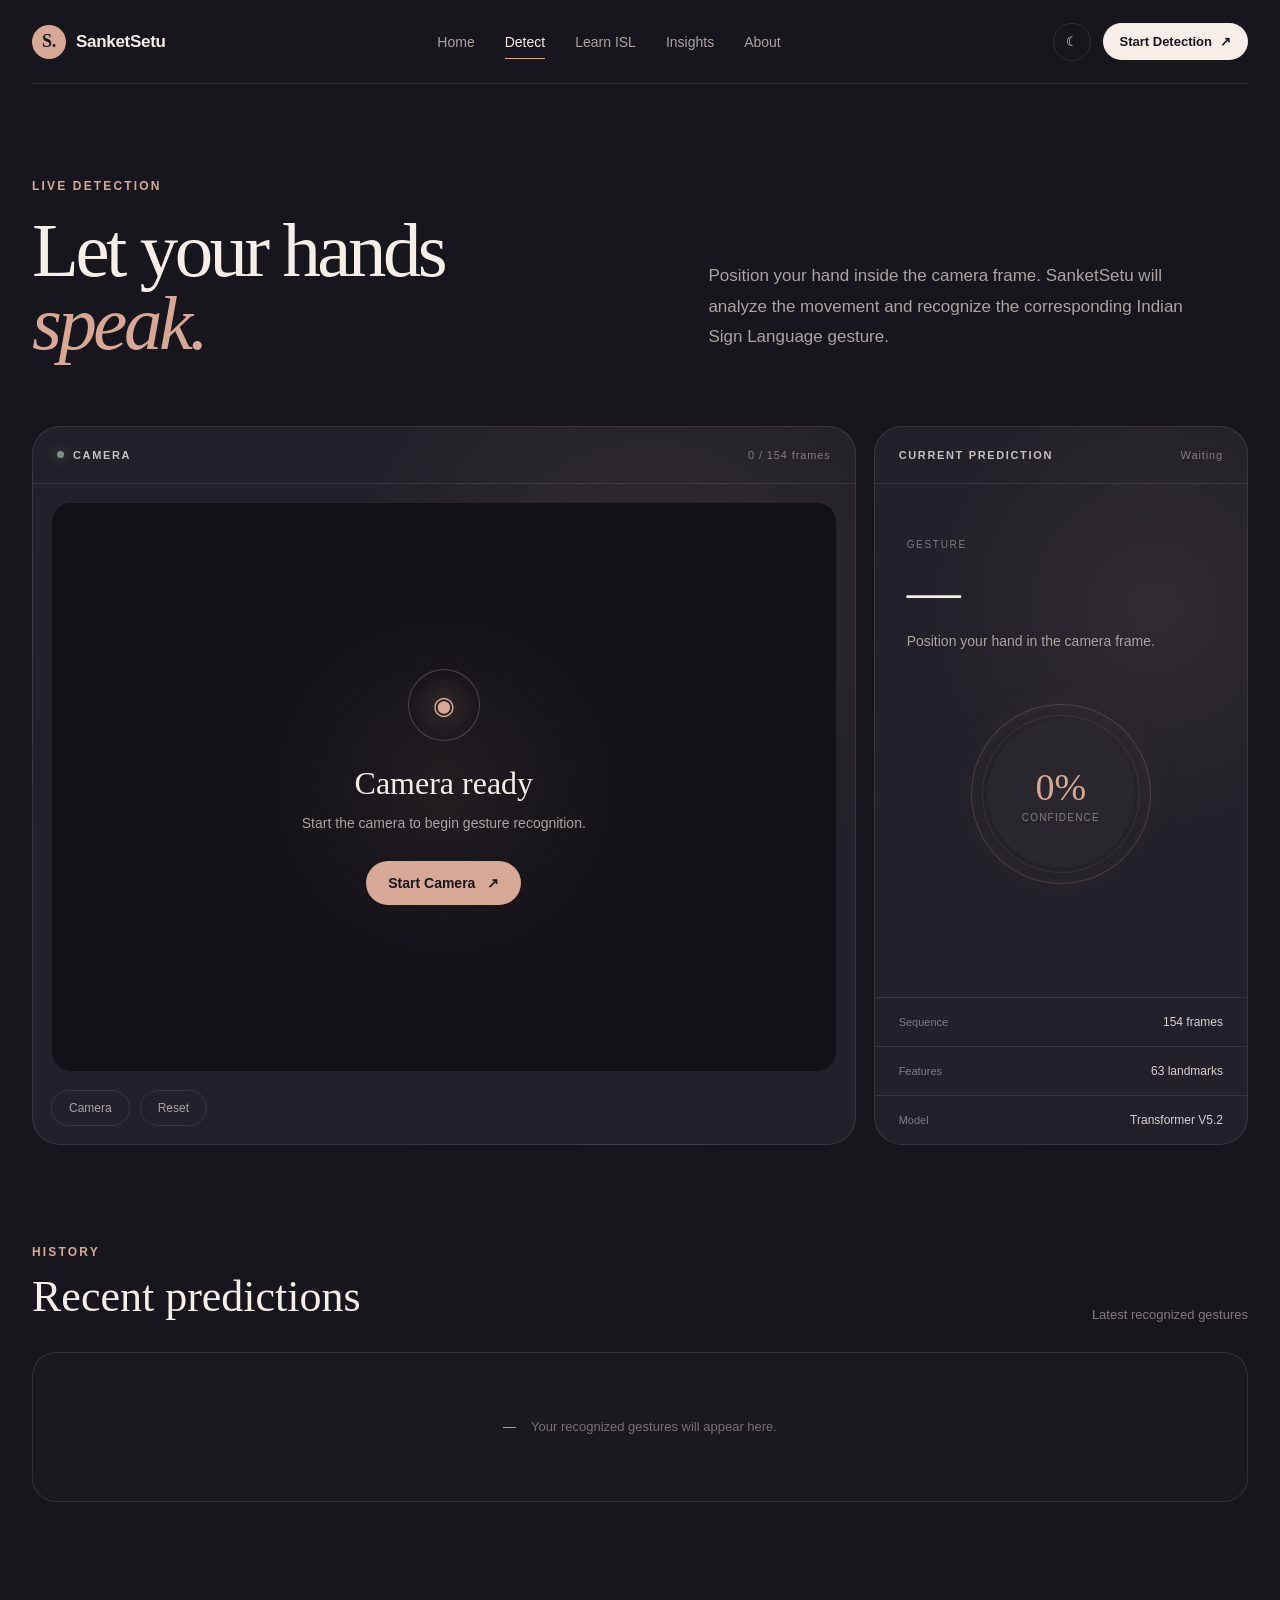
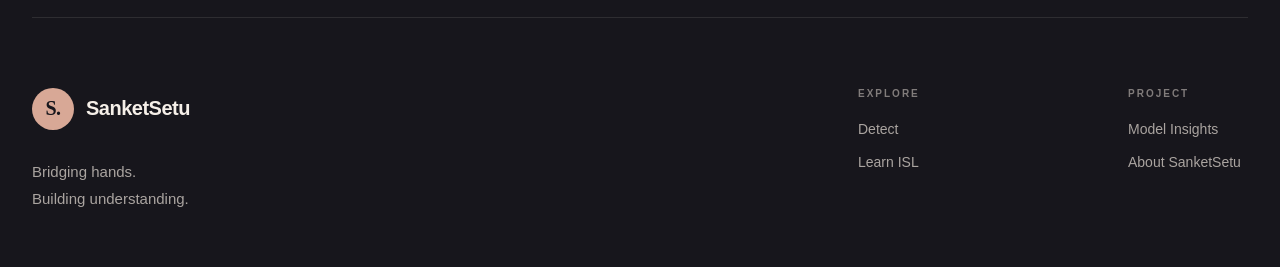
==== frontend/detect.html @ 7a356cb3 "Finalize frontend polish and theme updates" ====
<!DOCTYPE html>
<html lang="en">
<head>
    <meta charset="UTF-8">
    <meta name="viewport" content="width=device-width, initial-scale=1.0">

    <title>Live Detection — SanketSetu</title>

    <link rel="stylesheet" href="css/style.css">
<link rel="stylesheet" href="css/detect.css">
</head>

<body>

    <!-- ================= NAVBAR ================= -->

    <header class="navbar">

        <a href="index.html" class="logo">
    <span class="logo-mark">S.</span>
    <span class="logo-text">SanketSetu</span>
</a>

        <nav class="nav-links">
            <a href="index.html">Home</a>
            <a href="detect.html" class="active">Detect</a>
            <a href="learn.html">Learn ISL</a> 
            <a href="insights.html">Insights</a>
            <a href="about.html">About</a>
        </nav>

        <div class="nav-actions">
            <button class="theme-toggle" aria-label="Toggle theme">
                ☾
            </button>

            <a href="detect.html" class="nav-cta">
                Start Detection
                <span>↗</span>
            </a>
        </div>

    </header>


    <!-- ================= PAGE INTRO ================= -->

    <main>

        <section class="detect-intro">

            <div>
                <p class="eyebrow">LIVE DETECTION</p>

                <h1>
                    Let your hands
                    <em>speak.</em>
                </h1>
            </div>

            <p class="detect-description">
                Position your hand inside the camera frame.
                SanketSetu will analyze the movement and recognize
                the corresponding Indian Sign Language gesture.
            </p>

        </section>


        <!-- ================= DETECTION AREA ================= -->

        <section class="detection-workspace">

            <!-- CAMERA -->

            <div class="camera-panel">

                <div class="panel-header">
                    <div class="panel-label">
                        <span class="status-dot"></span>
                        Camera
                    </div>

                    <span class="frame-count">
                        0 / 154 frames
                    </span>
                </div>


                <div class="camera-view">

                    <div class="camera-placeholder">

                        <div class="camera-icon">
                            ◉
                        </div>

                        <h2>Camera ready</h2>

                        <p>
                            Start the camera to begin gesture recognition.
                        </p>

                        <button class="start-camera-btn">
                            Start Camera
                            <span>↗</span>
                        </button>

                    </div>

                    <!-- Webcam will eventually appear here -->
                    <video
                        id="camera"
                        autoplay
                        playsinline>
                    </video>

                    <!-- MediaPipe landmarks will eventually be drawn here -->
                    <canvas id="landmark-canvas"></canvas>

                </div>


                <div class="camera-controls">

                    <button class="control-btn" id="camera-toggle">
                        Camera
                    </button>

                    <button class="control-btn" id="reset-detection">
                        Reset
                    </button>

                </div>

            </div>


            <!-- PREDICTION -->

            <aside class="prediction-panel">

                <div class="panel-header">
                    <span class="panel-label">
                        Current Prediction
                    </span>

                    <span class="prediction-status">
                        Waiting
                    </span>
                </div>


                <div class="prediction-main">

                    <p class="prediction-label">
                        GESTURE
                    </p>

                    <h2 id="gesture-name">
                        —
                    </h2>

                    <p id="gesture-meaning">
                        Position your hand in the camera frame.
                    </p>

                </div>


                <div class="confidence-section">

                    <div class="confidence-ring">

                        <div class="confidence-value">
                            <strong id="confidence-value">0%</strong>
                            <span>confidence</span>
                        </div>

                    </div>

                </div>


                <div class="detection-info">

                    <div>
                        <span>Sequence</span>
                        <strong>154 frames</strong>
                    </div>

                    <div>
                        <span>Features</span>
                        <strong>63 landmarks</strong>
                    </div>

                    <div>
                        <span>Model</span>
                        <strong>Transformer V5.2</strong>
                    </div>

                </div>

            </aside>

        </section>


        <!-- ================= RECENT PREDICTIONS ================= -->

        <section class="recent-section">

            <div class="section-heading">

                <div>
                    <p class="eyebrow">HISTORY</p>

                    <h2>Recent predictions</h2>
                </div>

                <span>Latest recognized gestures</span>

            </div>


            <div class="prediction-history">

                <div class="history-empty">
                    <span>—</span>
                    <p>
                        Your recognized gestures will appear here.
                    </p>
                </div>

            </div>

        </section>

    </main>


    <!-- ================= FOOTER ================= -->

    <footer class="footer">

        <div class="footer-brand">
            <div class="brand">
                <span class="brand-mark">S.</span>
                <span>SanketSetu</span>
            </div>

            <p>
                Bridging hands.<br>
                Building understanding.
            </p>
        </div>

        <div class="footer-links">

            <div>
                <span>EXPLORE</span>
                <a href="detect.html">Detect</a>
                <a href="learn.html">Learn ISL</a> 
            </div>

            <div>
                <span>PROJECT</span>
                <a href="insights.html">Model Insights</a>
                <a href="about.html">About SanketSetu</a>
            </div>

        </div>

    </footer>


    <script src="js/main.js"></script>
    <script src="js/detect.js"></script>

<script>
    const themeToggle = document.querySelector(".theme-toggle");

    const savedTheme = localStorage.getItem("sanketsetu-theme");

    if (savedTheme) {
        document.documentElement.setAttribute("data-theme", savedTheme);
    }

    themeToggle?.addEventListener("click", () => {

        const currentTheme =
            document.documentElement.getAttribute("data-theme");

        const newTheme =
            currentTheme === "light" ? "dark" : "light";

        document.documentElement.setAttribute(
            "data-theme",
            newTheme
        );

        localStorage.setItem(
            "sanketsetu-theme",
            newTheme
        );
    });
</script>
    
</body>
</html>
---- frontend/css/style.css ----
/* =========================================
   SANKETSETU — GLOBAL DESIGN SYSTEM
   ========================================= */

/* ---------- RESET ---------- */

* {
    margin: 0;
    padding: 0;
    box-sizing: border-box;
}
  
html {
    scroll-behavior: smooth;
}

body {

    font-family: 'DM Sans', sans-serif;

    background: var(--bg-main);
    color: var(--text-main);

    min-height: 100vh;
    overflow-x: hidden;

    transition:
        background-color 0.4s ease,
        color 0.4s ease;
}
nav,
header,
main,
section,
footer,
.card,
.btn,
.theme-toggle {
    transition:
        background-color 0.4s ease,
        color 0.4s ease,
        border-color 0.4s ease,
        box-shadow 0.4s ease;
}
a {
    text-decoration: none;
    color: inherit;
}

button {
    font-family: inherit;
}


/* ---------- ROOT VARIABLES ---------- */
:root {

    /* ================= DARK THEME ================= */

    --bg-main: #17161c;
    --bg-surface: #222028;
    --bg-soft: #29262e;

    --text-main: #f5efe8;
    --text-muted: #aaa4a0;
    --text-soft: #817c7b;

    --peach: #d8a896;
    --peach-soft: #e5c1b3;

    --sage: #7d9185;
    --sage-soft: #afc0b2;

    --mist: #9cb8c8;

    --border: rgba(245, 239, 232, 0.10);
    --border-hover: rgba(245, 239, 232, 0.20);

    --shadow-soft: 0 20px 60px rgba(0, 0, 0, 0.20);

    --radius-lg: 32px;
    --radius-md: 22px;
    --radius-sm: 14px;

    --transition: 0.3s ease;
}


/* ================= LIGHT THEME ================= */

html[data-theme="light"] {

    --bg-main: #f4eee7;
    --bg-surface: #ebe4dc;
    --bg-soft: #e2d9d0;

    --text-main: #252128;
    --text-muted: #665f5d;
    --text-soft: #8b817c;

    --peach: #c98f79;
    --peach-soft: #b97861;

    --sage: #718277;
    --sage-soft: #8fa094;

    --mist: #7e9bab;

    --border: rgba(37, 33, 40, 0.12);
    --border-hover: rgba(37, 33, 40, 0.22);

    --shadow-soft: 0 20px 60px rgba(60, 45, 35, 0.10);
}


/* =========================================
   NAVBAR
   ========================================= */

.site-header {
    width: 100%;
    position: relative;
    z-index: 100;
}

.navbar {
    width: min(1240px, calc(100% - 64px));
    margin: 0 auto;

    min-height: 84px;

    display: flex;
    align-items: center;
    justify-content: space-between;

    border-bottom: 1px solid var(--border);
}


/* ---------- LOGO ---------- */

.logo {
    display: flex;
    align-items: center;
    gap: 10px;

    font-weight: 600;
    letter-spacing: -0.3px;
}

.logo-mark {
    width: 34px;
    height: 34px;

    display: flex;
    align-items: center;
    justify-content: center;

    border-radius: 50%;

    background: var(--peach);
    color: var(--bg-main);

    font-family: 'Playfair Display', serif;
    font-size: 18px;
    font-weight: 600;
}

.logo-text {
    font-size: 17px;
}


/* ---------- NAV LINKS ---------- */

.nav-links {
    display: flex;
    align-items: center;
    gap: 30px;
}

.nav-links a {
    position: relative;

    color: var(--text-muted);

    font-size: 14px;
    font-weight: 500;

    transition: color var(--transition);
}

.nav-links a:hover {
    color: var(--text-main);
}

.nav-links a.active {
    color: var(--text-main);
}

.nav-links a.active::after {
    content: "";

    position: absolute;
    left: 0;
    bottom: -9px;

    width: 100%;
    height: 1px;

    background: var(--peach);
}


/* ---------- NAV ACTIONS ---------- */

.nav-actions {
    display: flex;
    align-items: center;
    gap: 12px;
}

.theme-toggle {

    width: 38px;
    height: 38px;

    border: 1px solid var(--border);
    border-radius: 50%;

    background: transparent;
    color: var(--text-main);

    cursor: pointer;

    transition:
        background-color 0.3s ease,
        border-color 0.3s ease,
        color 0.3s ease,
        transform 0.3s ease;
}

.theme-toggle:hover {
    background: var(--bg-soft);
    border-color: var(--border-hover);
    transform: rotate(12deg);
}

.nav-cta {
    display: flex;
    align-items: center;
    gap: 8px;

    padding: 11px 17px;

    border-radius: 999px;

    background: var(--text-main);
    color: var(--bg-main);

    font-size: 13px;
    font-weight: 600;

    transition:
        transform var(--transition),
        opacity var(--transition);
}

.nav-cta:hover {
    transform: translateY(-2px);
    opacity: 0.9;
}


/* =========================================
   COMMON BUTTONS
   ========================================= */

.btn {
    display: inline-flex;
    align-items: center;
    justify-content: center;
    gap: 10px;

    padding: 15px 22px;

    border-radius: 999px;

    font-size: 14px;
    font-weight: 600;

    transition:
        transform var(--transition),
        background var(--transition),
        border var(--transition);
}

.btn:hover {
    transform: translateY(-3px);
}

.btn-primary {
    background: var(--peach);
    color: var(--bg-main);
}

.btn-primary:hover {
    background: var(--peach-soft);
}

.btn-secondary {
    border: 1px solid var(--border-hover);
    background: rgba(255, 255, 255, 0.02);
    color: var(--text-main);
}

.btn-secondary:hover {
    background: var(--bg-soft);
}


/* =========================================
   RESPONSIVE NAVIGATION
   ========================================= */

@media (max-width: 1050px) {

    .nav-links {
        gap: 18px;
    }

    .nav-links a {
        font-size: 13px;
    }

    .navbar {
        width: min(100% - 40px, 1240px);
    }
}


@media (max-width: 850px) {

    .nav-links {
        display: none;
    }

    .navbar {
        min-height: 76px;
    }

    .nav-cta {
        padding: 10px 14px;
    }
}


@media (max-width: 500px) {

    .navbar {
        width: calc(100% - 28px);
    }

    .logo-text {
        font-size: 15px;
    }

    .nav-cta {
        display: none;
    }
}
/* =========================================
   PROJECT STATS
   ========================================= */

.stats-section {
    position: relative;
    z-index: 2;

    width: min(1240px, calc(100% - 64px));

    margin: 0 auto;

    padding: 55px 0 100px;

    border-top: 1px solid var(--border);

    display: grid;
    grid-template-columns: 0.8fr 1.2fr;
    gap: 80px;
    align-items: start;
}


/* ---------- INTRO ---------- */

.stats-intro {
    max-width: 310px;
}

.section-label {
    display: block;

    margin-bottom: 16px;

    color: var(--peach-soft);

    font-size: 10px;
    font-weight: 600;

    letter-spacing: 1.8px;
}

.stats-intro p {
    color: var(--text-muted);

    font-size: 14px;
    line-height: 1.7;
}


/* ---------- STATS GRID ---------- */

.stats-grid {
    display: grid;
    grid-template-columns: repeat(4, 1fr);

    border-left: 1px solid var(--border);
}


/* ---------- INDIVIDUAL STAT ---------- */

.stat-item {
    min-height: 110px;

    padding: 0 25px;

    border-right: 1px solid var(--border);

    display: flex;
    flex-direction: column;
    justify-content: space-between;
}

.stat-number {
    display: block;

    font-family: 'Playfair Display', serif;

    color: var(--text-main);

    font-size: clamp(32px, 3vw, 46px);
    font-weight: 500;

    line-height: 1;
    letter-spacing: -1.5px;
}

.stat-label {
    display: block;

    margin-top: 20px;

    color: var(--text-soft);

    font-size: 9px;
    font-weight: 600;

    letter-spacing: 1.4px;
}


/* =========================================
   STATS RESPONSIVE
   ========================================= */

@media (max-width: 950px) {

    .stats-section {
        grid-template-columns: 1fr;
        gap: 40px;
    }

    .stats-intro {
        max-width: 500px;
    }
}


@media (max-width: 650px) {

    .stats-section {
        width: calc(100% - 32px);

        padding-bottom: 70px;
    }

    .stats-grid {
        grid-template-columns: repeat(2, 1fr);

        border-left: none;
        border-top: 1px solid var(--border);
    }

    .stat-item {
        min-height: 120px;

        padding: 24px 18px;

        border-bottom: 1px solid var(--border);
    }

    .stat-item:nth-child(2n) {
        border-right: none;
    }
}
/* =========================================
   FOOTER
   ========================================= */

.footer {
    width: min(1240px, calc(100% - 64px));
    margin: 60px auto 0;
    padding: 70px 0 55px;

    border-top: 1px solid var(--border);

    display: flex;
    justify-content: space-between;
    align-items: flex-start;
    gap: 80px;
}

/* ---------- FOOTER BRAND ---------- */

.footer-brand {
    display: flex;
    flex-direction: column;
    gap: 28px;
}

.footer-brand .brand {
    display: flex;
    align-items: center;
    gap: 12px;

    color: var(--text-main);

    font-size: 20px;
    font-weight: 600;
    letter-spacing: -0.5px;
}

.footer-brand .brand-mark {
    width: 42px;
    height: 42px;

    display: flex;
    align-items: center;
    justify-content: center;

    border-radius: 50%;

    background: var(--peach);
    color: var(--bg-main);

    font-family: 'Playfair Display', serif;
    font-size: 20px;
    font-weight: 600;
}

.footer-brand p {
    color: var(--text-muted);

    font-size: 15px;
    line-height: 1.8;
}

/* ---------- FOOTER LINKS ---------- */

.footer-links {
    display: flex;
    gap: 150px;
}

.footer-links > div {
    display: flex;
    flex-direction: column;
    gap: 17px;
    min-width: 120px;
}

.footer-links span {
    margin-bottom: 5px;

    color: var(--text-soft);

    font-size: 10px;
    font-weight: 600;

    letter-spacing: 2px;
}

.footer-links a {
    color: var(--text-muted);

    font-size: 14px;

    transition:
        color var(--transition),
        transform var(--transition);
}

.footer-links a:hover {
    color: var(--text-main);
    transform: translateX(3px);
}


/* ---------- FOOTER RESPONSIVE ---------- */

@media (max-width: 750px) {

    .footer {
        width: calc(100% - 32px);

        margin-top: 80px;
        padding: 55px 0 45px;

        flex-direction: column;
        gap: 50px;
    }

    .footer-links {
        gap: 70px;
    }
}

@media (max-width: 450px) {

    .footer-links {
        width: 100%;
        justify-content: space-between;
        gap: 30px;
    }
}
---- frontend/css/detect.css ----
/* =========================================================
   SANKETSETU — LIVE DETECTION
   ========================================================= */

:root {

    --detect-bg: var(--bg-main);
    --detect-surface: var(--bg-surface);
    --detect-surface-soft: var(--bg-soft);
    --detect-border: var(--border);

    --detect-ivory: var(--text-main);
    --detect-muted: var(--text-muted);
    --detect-peach: var(--peach);
    --detect-sage: var(--sage);
}

/* =========================================================
   PAGE
   ========================================================= */

body {
    background: var(--bg-main);
    color: var(--text-main);
    transition:
        background-color 0.4s ease,
        color 0.4s ease;
}  

main {
    width: min(1240px, calc(100% - 64px));
    margin: 0 auto;
}


/* =========================================================
   INTRO
   ========================================================= */

.detect-intro {
    display: grid;
    grid-template-columns: 1.05fr 0.95fr;
    align-items: end;
    gap: 80px;

    padding: 95px 0 65px;
}

.eyebrow {
    margin: 0 0 22px;

    font-size: 12px;
    font-weight: 600;
    letter-spacing: 0.18em;
    text-transform: uppercase;

    color: var(--detect-peach);
}

.detect-intro h1 {
    margin: 0;

    max-width: 720px;

    font-family: "Playfair Display", Georgia, serif;
    font-size: clamp(58px, 6vw, 88px);
    font-weight: 400;
    line-height: 0.95;
    letter-spacing: -0.045em;
}

.detect-intro h1 em {
    color: var(--detect-peach);
    font-weight: 400;
}

.detect-description {
    max-width: 500px;

    margin: 0 0 8px;

    color: var(--detect-muted);

    font-size: 17px;
    line-height: 1.8;
}


/* =========================================================
   DETECTION WORKSPACE
   ========================================================= */

.detection-workspace {
    display: grid;
    grid-template-columns: minmax(0, 1.65fr) minmax(320px, 0.75fr);

    gap: 18px;

    margin-bottom: 100px;
}


/* =========================================================
   PANELS
   ========================================================= */

.camera-panel,
.prediction-panel {
    position: relative;
    transition:
        background 0.4s ease,
        border-color 0.4s ease;
    overflow: hidden;

    background:
        radial-gradient(
            circle at 75% 25%,
            rgba(216, 168, 150, 0.08),
            transparent 38%
        ),
        var(--detect-surface);

    border: 1px solid var(--detect-border);
    border-radius: 28px;
}


/* =========================================================
   PANEL HEADER
   ========================================================= */

.panel-header {
    display: flex;
    align-items: center;
    justify-content: space-between;

    padding: 22px 24px;

    border-bottom: 1px solid var(--detect-border);
}

.panel-label {
    display: flex;
    align-items: center;
    gap: 9px;

    font-size: 11px;
    font-weight: 600;
    letter-spacing: 0.15em;
    text-transform: uppercase;

    color: #c8c1bd;
}

.status-dot {
    width: 7px;
    height: 7px;

    border-radius: 50%;

    background: var(--detect-sage);

    box-shadow: 0 0 12px rgba(158, 175, 163, 0.5);
}

.frame-count,
.prediction-status {
    font-size: 11px;
    letter-spacing: 0.08em;
    color: #837d7e;
}


/* =========================================================
   CAMERA
   ========================================================= */

.camera-view {
    position: relative;

    min-height: 570px;

    margin: 18px;

    overflow: hidden;

    border-radius: 20px;

    background:
        radial-gradient(
            circle at center,
            rgba(216, 168, 150, 0.08),
            transparent 42%
        ),
        #121117;

    border: 1px solid rgba(245, 239, 232, 0.08);
}

.camera-placeholder {
    position: absolute;
    inset: 0;

    display: flex;
    flex-direction: column;
    align-items: center;
    justify-content: center;

    text-align: center;

    z-index: 3;
}

.camera-icon {
    display: grid;
    place-items: center;

    width: 72px;
    height: 72px;

    margin-bottom: 24px;

    border: 1px solid rgba(216, 168, 150, 0.3);
    border-radius: 50%;

    color: var(--detect-peach);

    font-size: 25px;

    background:
        radial-gradient(
            circle,
            rgba(216, 168, 150, 0.12),
            transparent 65%
        );
}

.camera-placeholder h2 {
    margin: 0 0 10px;

    font-family: "Playfair Display", Georgia, serif;
    font-size: 32px;
    font-weight: 400;
}

.camera-placeholder p {
    max-width: 330px;

    margin: 0 0 25px;

    color: var(--detect-muted);

    font-size: 14px;
    line-height: 1.7;
}


/* Camera / canvas */

#camera,
#landmark-canvas {
    position: absolute;

    width: 100%;
    height: 100%;

    inset: 0;

    object-fit: cover;
}

#camera {
    display: none;
}

#landmark-canvas {
    pointer-events: none;
}


/* =========================================================
   CAMERA BUTTONS
   ========================================================= */

.start-camera-btn {
    display: inline-flex;
    align-items: center;
    gap: 12px;

    padding: 14px 22px;

    border: 0;
    border-radius: 999px;

    background: var(--detect-peach);
    color: #17161c;

    font-size: 14px;
    font-weight: 600;

    cursor: pointer;

    transition:
        transform 0.25s ease,
        box-shadow 0.25s ease;
}

.start-camera-btn:hover {
    transform: translateY(-2px);

    box-shadow:
        0 12px 30px rgba(216, 168, 150, 0.18);
}

.camera-controls {
    display: flex;
    gap: 10px;

    padding: 0 18px 18px;
}

.control-btn {
    padding: 10px 17px;

    border: 1px solid var(--detect-border);
    border-radius: 999px;

    background: transparent;
    color: #aaa4a2;

    font-size: 12px;

    cursor: pointer;

    transition:
        border-color 0.2s ease,
        color 0.2s ease,
        background 0.2s ease;
}

.control-btn:hover {
    color: var(--detect-ivory);

    border-color: rgba(216, 168, 150, 0.4);

    background: rgba(216, 168, 150, 0.05);
}


/* =========================================================
   PREDICTION PANEL
   ========================================================= */

.prediction-panel {
    display: flex;
    flex-direction: column;

    min-height: 650px;
}

.prediction-main {
    padding: 55px 32px 30px;
}

.prediction-label {
    margin: 0 0 14px;

    font-size: 10px;
    letter-spacing: 0.17em;

    color: #817b7b;
}

.prediction-main h2 {
    margin: 0 0 12px;

    font-family: "Playfair Display", Georgia, serif;
    font-size: 54px;
    font-weight: 400;
    line-height: 1;

    color: var(--detect-ivory);
}

#gesture-meaning {
    max-width: 270px;

    margin: 0;

    color: var(--detect-muted);

    font-size: 14px;
    line-height: 1.7;
}


/* =========================================================
   CONFIDENCE
   ========================================================= */

.confidence-section {
    display: flex;
    justify-content: center;

    padding: 20px 32px 45px;
}

.confidence-ring {
    position: relative;

    display: grid;
    place-items: center;

    width: 180px;
    height: 180px;

    border-radius: 50%;

    background:
        radial-gradient(
            circle,
            var(--detect-surface-soft) 58%,
            transparent 59%
        );

    border: 1px solid rgba(216, 168, 150, 0.22);

    box-shadow:
        inset 0 0 35px rgba(216, 168, 150, 0.05),
        0 0 45px rgba(216, 168, 150, 0.04);
}

.confidence-ring::before {
    content: "";

    position: absolute;
    inset: 10px;

    border-radius: 50%;

    border: 1px solid rgba(216, 168, 150, 0.12);
}

.confidence-value {
    display: flex;
    flex-direction: column;
    align-items: center;
}

.confidence-value strong {
    font-family: "Playfair Display", Georgia, serif;

    font-size: 38px;
    font-weight: 400;

    color: var(--detect-peach);
}

.confidence-value span {
    margin-top: 3px;

    font-size: 10px;
    letter-spacing: 0.12em;
    text-transform: uppercase;

    color: #827c7d;
}


/* =========================================================
   MODEL INFO
   ========================================================= */

.detection-info {
    margin-top: auto;

    border-top: 1px solid var(--detect-border);
}

.detection-info div {
    display: flex;
    justify-content: space-between;
    align-items: center;

    padding: 17px 24px;

    border-bottom: 1px solid var(--detect-border);
}

.detection-info div:last-child {
    border-bottom: 0;
}

.detection-info span {
    font-size: 11px;

    color: #817b7c;
}

.detection-info strong {
    font-size: 12px;
    font-weight: 500;

    color: #d8d1cd;
}


/* =========================================================
   RECENT PREDICTIONS
   ========================================================= */

.recent-section {
    padding-bottom: 55px;
}

.section-heading {
    display: flex;
    align-items: end;
    justify-content: space-between;

    margin-bottom: 30px;
}

.section-heading .eyebrow {
    margin-bottom: 12px;
}

.section-heading h2 {
    margin: 0;

    font-family: "Playfair Display", Georgia, serif;
    font-size: 44px;
    font-weight: 400;
}

.section-heading > span {
    color: #817b7c;

    font-size: 13px;
}

.prediction-history {
    min-height: 150px;

    display: flex;
    align-items: center;
    justify-content: center;

    border: 1px solid var(--detect-border);
    border-radius: 24px;

    background: rgba(255, 255, 255, 0.015);
}

.history-empty {
    display: flex;
    align-items: center;
    gap: 15px;

    color: #777172;

    font-size: 13px;
}

.history-empty span {
    color: var(--detect-peach);
}


/* =========================================================
   RESPONSIVE
   ========================================================= */

@media (max-width: 1000px) {

    .detect-intro {
        grid-template-columns: 1fr;

        gap: 25px;
    }

    .detection-workspace {
        grid-template-columns: 1fr;
    }

    .prediction-panel {
        min-height: auto;
    }

    .confidence-section {
        padding-bottom: 35px;
    }
}


@media (max-width: 650px) {

    main {
        width: min(100% - 32px, 1240px);
    }

    .detect-intro {
        padding: 65px 0 45px;
    }

    .detect-intro h1 {
        font-size: 52px;
    }

    .detect-description {
        font-size: 15px;
    }

    .camera-view {
        min-height: 400px;

        margin: 12px;
    }

    .prediction-main {
        padding: 40px 24px 25px;
    }

    .prediction-main h2 {
        font-size: 44px;
    }

    .section-heading {
        display: block;
    }

    .section-heading > span {
        display: block;
        margin-top: 10px;
    }
}
/* =========================================================
   LIGHT THEME
   ========================================================= */

html[data-theme="light"] {

    --detect-bg: #f4eee7;
    --detect-surface: #ebe4dc;
    --detect-surface-soft: #e2d9d0;
    --detect-border: rgba(37, 33, 40, 0.12);

    --detect-ivory: #252128;
    --detect-muted: #665f5d;
    --detect-peach: #c98f79;
    --detect-sage: #718277;
}
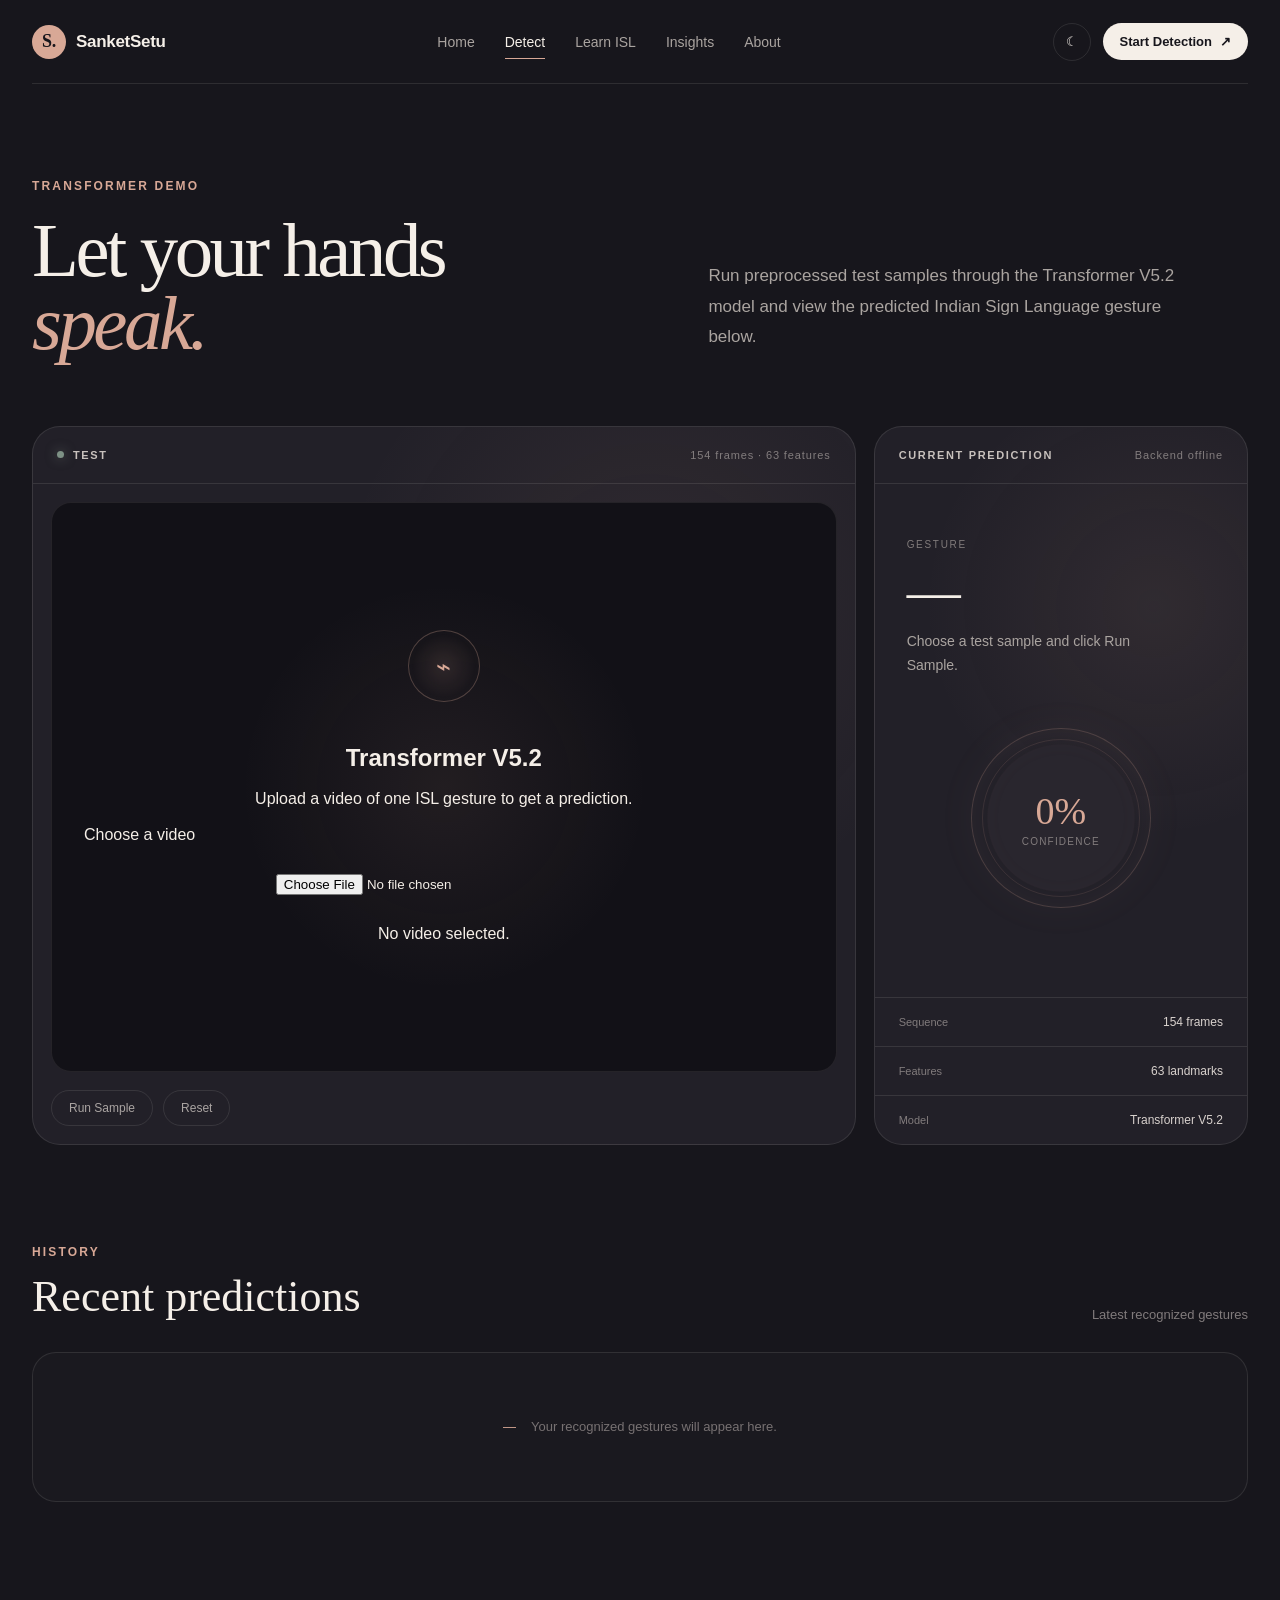
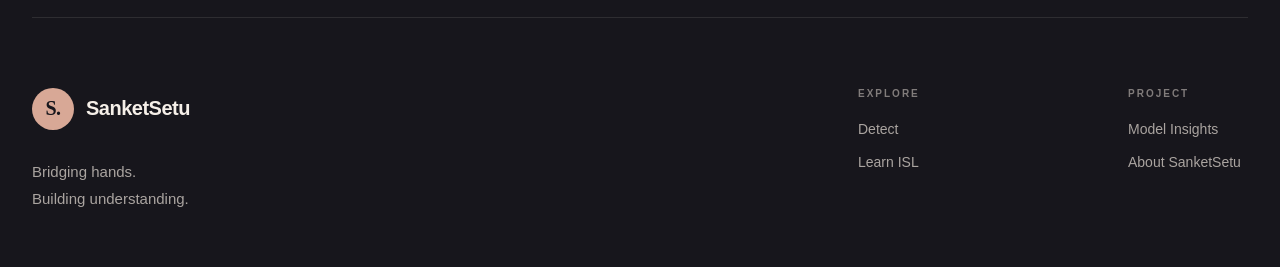
==== commit 83b79450: "Add Transformer video gesture prediction" ====
--- a/frontend/detect.html
+++ b/frontend/detect.html
@@ -1,3 +1,4 @@
+
 <!DOCTYPE html>
 <html lang="en">
 <head>
@@ -7,183 +8,139 @@
     <title>Live Detection — SanketSetu</title>
 
     <link rel="stylesheet" href="css/style.css">
-<link rel="stylesheet" href="css/detect.css">
+    <link rel="stylesheet" href="css/detect.css">
 </head>
 
 <body>
 
-    <!-- ================= NAVBAR ================= -->
-
+    <!-- NAVBAR -->
     <header class="navbar">
-
         <a href="index.html" class="logo">
-    <span class="logo-mark">S.</span>
-    <span class="logo-text">SanketSetu</span>
-</a>
+            <span class="logo-mark">S.</span>
+            <span class="logo-text">SanketSetu</span>
+        </a>
 
         <nav class="nav-links">
             <a href="index.html">Home</a>
             <a href="detect.html" class="active">Detect</a>
-            <a href="learn.html">Learn ISL</a> 
+            <a href="learn.html">Learn ISL</a>
             <a href="insights.html">Insights</a>
             <a href="about.html">About</a>
         </nav>
 
         <div class="nav-actions">
-            <button class="theme-toggle" aria-label="Toggle theme">
-                ☾
-            </button>
+            <button class="theme-toggle" aria-label="Toggle theme">☾</button>
 
             <a href="detect.html" class="nav-cta">
-                Start Detection
-                <span>↗</span>
+                Start Detection <span>↗</span>
             </a>
         </div>
-
     </header>
 
-
-    <!-- ================= PAGE INTRO ================= -->
-
     <main>
 
+        <!-- PAGE INTRO -->
         <section class="detect-intro">
-
             <div>
-                <p class="eyebrow">LIVE DETECTION</p>
-
-                <h1>
-                    Let your hands
-                    <em>speak.</em>
-                </h1>
+                <p class="eyebrow">TRANSFORMER DEMO</p>
+                <h1>Let your hands <em>speak.</em></h1>
             </div>
 
             <p class="detect-description">
-                Position your hand inside the camera frame.
-                SanketSetu will analyze the movement and recognize
-                the corresponding Indian Sign Language gesture.
+                Run preprocessed test samples through the Transformer V5.2
+                model and view the predicted Indian Sign Language gesture below.
             </p>
-
         </section>
 
-
-        <!-- ================= DETECTION AREA ================= -->
-
+        <!-- DETECTION WORKSPACE -->
         <section class="detection-workspace">
 
-            <!-- CAMERA -->
-
+            <!-- TEST SAMPLE INPUT -->
             <div class="camera-panel">
-
                 <div class="panel-header">
                     <div class="panel-label">
                         <span class="status-dot"></span>
-                        Camera
-                    </div>
-
-                    <span class="frame-count">
-                        0 / 154 frames
-                    </span>
-                </div>
-
-
-                <div class="camera-view">
-
-                    <div class="camera-placeholder">
-
-                        <div class="camera-icon">
-                            ◉
-                        </div>
-
-                        <h2>Camera ready</h2>
-
-                        <p>
-                            Start the camera to begin gesture recognition.
-                        </p>
-
-                        <button class="start-camera-btn">
-                            Start Camera
-                            <span>↗</span>
-                        </button>
-
-                    </div>
-
-                    <!-- Webcam will eventually appear here -->
-                    <video
-                        id="camera"
-                        autoplay
-                        playsinline>
-                    </video>
-
-                    <!-- MediaPipe landmarks will eventually be drawn here -->
-                    <canvas id="landmark-canvas"></canvas>
-
-                </div>
+                        Test  
+                    </div>
+                    <span class="frame-count">154 frames · 63 features</span>
+                </div>
+
+                
+<div class="camera-view sample-demo-view"
+     style="display:flex; flex-direction:column; align-items:center; justify-content:center; gap:18px; padding:32px; text-align:center;">
+
+    <div class="camera-icon">⌁</div>
+
+    <h2>Transformer V5.2</h2>
+
+    <p>Upload a video of one ISL gesture to get a prediction.</p>
+
+    <label for="video-upload"
+           style="align-self:stretch; text-align:left;">
+        Choose a video
+    </label>
+
+    <input
+        type="file"
+        id="video-upload"
+        accept="video/mp4,video/webm,video/quicktime,video/x-msvideo,.mkv"
+        style="width:100%; max-width:360px; padding:12px; border-radius:10px;"
+    />
+
+    <video
+        id="video-preview"
+        controls
+        playsinline
+        preload="metadata"
+        hidden
+        style="width:100%; max-width:480px; max-height:320px; border-radius:12px;"
+    ></video>
+
+    <p id="video-file-status" role="status">
+        No video selected.
+    </p>
+</div>
 
 
                 <div class="camera-controls">
-
-                    <button class="control-btn" id="camera-toggle">
-                        Camera
+                    <button class="control-btn" id="detect-button">
+                        Run Sample
                     </button>
 
                     <button class="control-btn" id="reset-detection">
                         Reset
                     </button>
-
-                </div>
-
-            </div>
-
-
-            <!-- PREDICTION -->
-
+                </div>
+            </div>
+
+            <!-- PREDICTION PANEL -->
             <aside class="prediction-panel">
 
                 <div class="panel-header">
-                    <span class="panel-label">
-                        Current Prediction
-                    </span>
-
-                    <span class="prediction-status">
-                        Waiting
-                    </span>
-                </div>
-
+                    <span class="panel-label">Current Prediction</span>
+                    <span class="prediction-status">Waiting</span>
+                </div>
 
                 <div class="prediction-main">
-
-                    <p class="prediction-label">
-                        GESTURE
+                    <p class="prediction-label">GESTURE</p>
+
+                    <h2 id="gesture-name">—</h2>
+
+                    <p id="gesture-meaning">
+                        Choose a test sample and click Run Sample.
                     </p>
-
-                    <h2 id="gesture-name">
-                        —
-                    </h2>
-
-                    <p id="gesture-meaning">
-                        Position your hand in the camera frame.
-                    </p>
-
-                </div>
-
+                </div>
 
                 <div class="confidence-section">
-
                     <div class="confidence-ring">
-
                         <div class="confidence-value">
                             <strong id="confidence-value">0%</strong>
                             <span>confidence</span>
                         </div>
-
-                    </div>
-
-                </div>
-
+                    </div>
+                </div>
 
                 <div class="detection-info">
-
                     <div>
                         <span>Sequence</span>
                         <strong>154 frames</strong>
@@ -198,51 +155,34 @@
                         <span>Model</span>
                         <strong>Transformer V5.2</strong>
                     </div>
-
                 </div>
 
             </aside>
-
         </section>
 
-
-        <!-- ================= RECENT PREDICTIONS ================= -->
-
+        <!-- RECENT PREDICTIONS -->
         <section class="recent-section">
-
             <div class="section-heading">
-
                 <div>
                     <p class="eyebrow">HISTORY</p>
-
                     <h2>Recent predictions</h2>
                 </div>
 
                 <span>Latest recognized gestures</span>
-
-            </div>
-
+            </div>
 
             <div class="prediction-history">
-
                 <div class="history-empty">
                     <span>—</span>
-                    <p>
-                        Your recognized gestures will appear here.
-                    </p>
-                </div>
-
-            </div>
-
+                    <p>Your recognized gestures will appear here.</p>
+                </div>
+            </div>
         </section>
 
     </main>
 
-
-    <!-- ================= FOOTER ================= -->
-
+    <!-- FOOTER -->
     <footer class="footer">
-
         <div class="footer-brand">
             <div class="brand">
                 <span class="brand-mark">S.</span>
@@ -256,11 +196,10 @@
         </div>
 
         <div class="footer-links">
-
             <div>
                 <span>EXPLORE</span>
                 <a href="detect.html">Detect</a>
-                <a href="learn.html">Learn ISL</a> 
+                <a href="learn.html">Learn ISL</a>
             </div>
 
             <div>
@@ -268,43 +207,35 @@
                 <a href="insights.html">Model Insights</a>
                 <a href="about.html">About SanketSetu</a>
             </div>
-
         </div>
-
     </footer>
-
 
     <script src="js/main.js"></script>
     <script src="js/detect.js"></script>
 
-<script>
-    const themeToggle = document.querySelector(".theme-toggle");
-
-    const savedTheme = localStorage.getItem("sanketsetu-theme");
-
-    if (savedTheme) {
-        document.documentElement.setAttribute("data-theme", savedTheme);
-    }
-
-    themeToggle?.addEventListener("click", () => {
-
-        const currentTheme =
-            document.documentElement.getAttribute("data-theme");
-
-        const newTheme =
-            currentTheme === "light" ? "dark" : "light";
-
-        document.documentElement.setAttribute(
-            "data-theme",
-            newTheme
-        );
-
-        localStorage.setItem(
-            "sanketsetu-theme",
-            newTheme
-        );
-    });
-</script>
-    
+    <script>
+        const themeToggle = document.querySelector(".theme-toggle");
+        const savedTheme = localStorage.getItem("sanketsetu-theme");
+
+        if (savedTheme) {
+            document.documentElement.setAttribute("data-theme", savedTheme);
+        }
+
+        themeToggle?.addEventListener("click", () => {
+            const currentTheme =
+                document.documentElement.getAttribute("data-theme");
+
+            const newTheme =
+                currentTheme === "light" ? "dark" : "light";
+
+            document.documentElement.setAttribute(
+                "data-theme",
+                newTheme
+            );
+
+            localStorage.setItem("sanketsetu-theme", newTheme);
+        });
+    </script>
+
 </body>
-</html>+</html>
